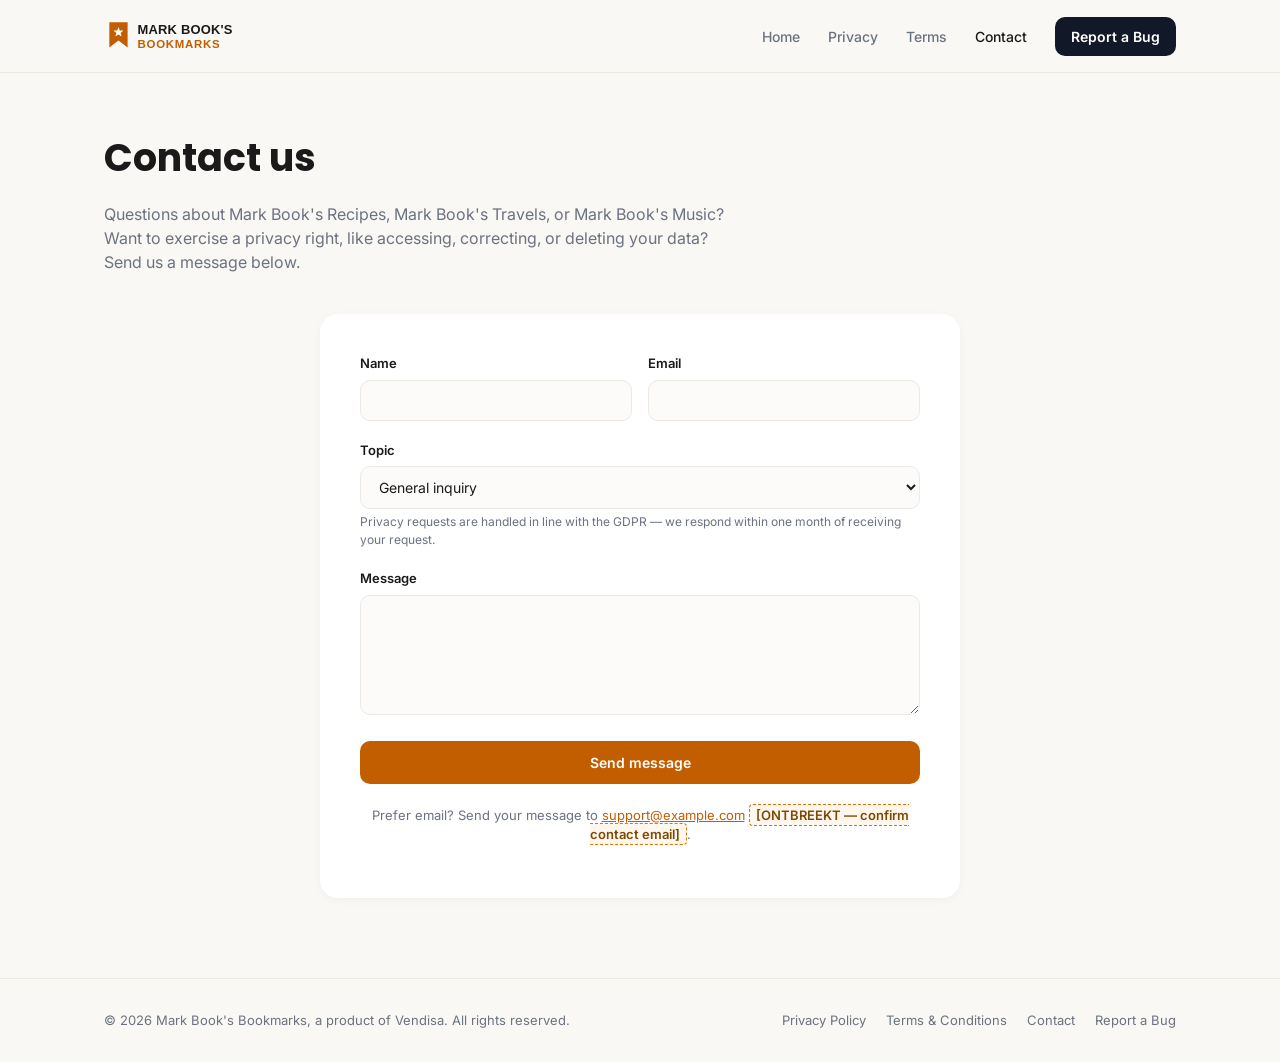
==== contact.html @ ede2ec51 "First push" ====
<!DOCTYPE html>
<html lang="en">
<head>
  <meta charset="UTF-8" />
  <meta name="viewport" content="width=device-width, initial-scale=1.0" />
  <title>Contact — Mark Book's Bookmarks</title>
  <meta name="description" content="Contact Mark Book's Bookmarks — general questions, partnership inquiries, or privacy requests." />
  <link rel="icon" href="assets/icons/favicon.svg" type="image/svg+xml" />
  <link rel="preconnect" href="https://fonts.googleapis.com" />
  <link rel="preconnect" href="https://fonts.gstatic.com" crossorigin />
  <link href="https://fonts.googleapis.com/css2?family=Inter:wght@400;500;600;700&family=Poppins:wght@600;700&display=swap" rel="stylesheet" />
  <link rel="stylesheet" href="css/style.css" />
</head>
<body>

  <header class="site-header">
    <div class="container">
      <a href="index.html" class="brand">
        <img src="assets/logo/logo.svg" alt="Mark Book's Bookmarks" class="brand-logo" />
      </a>
      <button class="nav-toggle" aria-label="Toggle navigation" aria-expanded="false">
        <span></span><span></span><span></span>
      </button>
      <nav class="main-nav">
        <a href="index.html">Home</a>
        <a href="privacy.html">Privacy</a>
        <a href="terms.html">Terms</a>
        <a href="contact.html" class="active">Contact</a>
        <a href="report-bug.html" class="nav-cta">Report a Bug</a>
      </nav>
    </div>
  </header>

  <main>
    <section class="page-hero">
      <div class="container">
        <h1>Contact us</h1>
        <p>
          Questions about Mark Book's Recipes, Mark Book's Travels, or Mark Book's Music?
          Want to exercise a privacy right, like accessing, correcting, or deleting your data?
          Send us a message below.
        </p>
      </div>
    </section>

    <section class="container">
      <form id="contact-form" class="form-card" novalidate>

        <div class="form-row">
          <div class="form-field">
            <label for="name">Name</label>
            <input type="text" id="name" name="name" required />
          </div>
          <div class="form-field">
            <label for="email">Email</label>
            <input type="email" id="email" name="email" required />
          </div>
        </div>

        <div class="form-field">
          <label for="topic">Topic</label>
          <select id="topic" name="topic">
            <option value="General inquiry">General inquiry</option>
            <option value="Privacy request">Privacy request (access, correction, or deletion of my data)</option>
            <option value="Partnership / other">Partnership / other</option>
          </select>
          <p class="hint">
            Privacy requests are handled in line with the GDPR — we respond within one month of receiving your request.
          </p>
        </div>

        <div class="form-field">
          <label for="message">Message</label>
          <textarea id="message" name="message" required></textarea>
        </div>

        <button type="submit" class="btn btn-accent btn-block">Send message</button>

        <div id="form-status" class="form-status" role="status"></div>

        <p class="fallback-note">
          Prefer email? Send your message to
          <a href="mailto:support@example.com">support@example.com</a>
          <span class="placeholder">[ONTBREEKT — confirm contact email]</span>.
        </p>
      </form>
    </section>
  </main>

  <footer class="site-footer">
    <div class="container">
      <div class="footer-copy">© <span data-current-year></span> Mark Book's Bookmarks, a product of Vendisa. All rights reserved.</div>
      <div class="footer-links">
        <a href="privacy.html">Privacy Policy</a>
        <a href="terms.html">Terms &amp; Conditions</a>
        <a href="contact.html">Contact</a>
        <a href="report-bug.html">Report a Bug</a>
      </div>
    </div>
  </footer>

  <div id="cookie-consent-banner" class="cookie-banner" hidden>
    <div class="container cookie-banner-inner">
      <p>We use Google Analytics to understand how visitors use this site. See our <a href="privacy.html">Privacy Policy</a>.</p>
      <div class="cookie-banner-actions">
        <button type="button" class="btn btn-secondary" data-consent-decline>Decline</button>
        <button type="button" class="btn btn-primary" data-consent-accept>Accept</button>
      </div>
    </div>
  </div>

  <script src="js/config.js"></script>
  <script src="js/main.js"></script>
  <script src="js/analytics.js"></script>
  <script src="js/contact-form.js"></script>
</body>
</html>
---- css/style.css ----
/* ==========================================================================
   Mark Book's Bookmarks — shared stylesheet
   ========================================================================== */

:root {
  /* Colors */
  --bg: #FAF8F5;
  --card-bg: #FFFFFF;
  --text-primary: #1A1A1A;
  --text-secondary: #6B7280;
  --accent: #C25E00;
  --accent-alt: #D97706;
  --button-dark: #111827;
  --button-dark-hover: #1F2937;
  --button-secondary-bg: #F3F4F6;
  --border-subtle: #EDE9E3;

  /* Elevation */
  --shadow-card: 0 2px 8px rgba(0, 0, 0, 0.04);
  --shadow-card-hover: 0 8px 24px rgba(0, 0, 0, 0.08);

  /* Radius */
  --radius-card: 18px;
  --radius-control: 10px;

  /* Type */
  --font-display: "Poppins", "Segoe UI", system-ui, sans-serif;
  --font-body: "Inter", "Segoe UI", system-ui, sans-serif;
}

* {
  box-sizing: border-box;
}

html {
  scroll-behavior: smooth;
}

body {
  margin: 0;
  background: var(--bg);
  color: var(--text-primary);
  font-family: var(--font-body);
  font-size: 16px;
  line-height: 1.5;
  -webkit-font-smoothing: antialiased;
}

img {
  max-width: 100%;
  display: block;
}

a {
  color: var(--accent);
  text-decoration: underline;
}

a:hover {
  color: var(--accent-alt);
}

.container {
  max-width: 1120px;
  margin: 0 auto;
  padding: 0 24px;
}

/* ------------------------------ Header ------------------------------ */

.site-header {
  position: sticky;
  top: 0;
  z-index: 50;
  background: rgba(250, 248, 245, 0.92);
  backdrop-filter: blur(6px);
  border-bottom: 1px solid var(--border-subtle);
}

.site-header .container {
  display: flex;
  align-items: center;
  justify-content: space-between;
  height: 72px;
}

.brand {
  display: flex;
  align-items: center;
  gap: 10px;
  text-decoration: none;
  font-family: var(--font-display);
  font-weight: 700;
  font-size: 18px;
  color: var(--text-primary);
}

.brand:hover {
  color: var(--text-primary);
}

.brand-logo {
  height: 38px;
  width: auto;
  display: block;
}

.main-nav {
  display: flex;
  align-items: center;
  gap: 28px;
}

.main-nav a {
  color: var(--text-secondary);
  text-decoration: none;
  font-size: 14px;
  font-weight: 500;
}

.main-nav a:hover,
.main-nav a.active {
  color: var(--text-primary);
}

.nav-cta {
  background: var(--button-dark);
  color: #fff !important;
  padding: 9px 16px;
  border-radius: var(--radius-control);
  font-weight: 600 !important;
}

.nav-cta:hover {
  background: var(--button-dark-hover);
}

.nav-toggle {
  display: none;
  background: none;
  border: none;
  cursor: pointer;
  padding: 8px;
}

.nav-toggle span {
  display: block;
  width: 22px;
  height: 2px;
  background: var(--text-primary);
  margin: 5px 0;
}

/* ------------------------------ Hero ------------------------------ */

.hero {
  padding: 72px 0 48px;
  text-align: center;
}

.eyebrow {
  display: inline-block;
  text-transform: uppercase;
  letter-spacing: 0.08em;
  font-size: 11px;
  font-weight: 600;
  color: var(--accent);
  margin-bottom: 14px;
}

.hero h1 {
  font-family: var(--font-display);
  font-size: clamp(32px, 5vw, 48px);
  font-weight: 700;
  line-height: 1.15;
  margin: 0 0 18px;
}

.hero p.lead {
  max-width: 620px;
  margin: 0 auto;
  color: var(--text-secondary);
  font-size: 17px;
}

/* ------------------------------ Buttons ------------------------------ */

.btn {
  display: inline-flex;
  align-items: center;
  justify-content: center;
  gap: 8px;
  padding: 12px 22px;
  border-radius: var(--radius-control);
  font-weight: 600;
  font-size: 14px;
  text-decoration: none;
  border: 1px solid transparent;
  cursor: pointer;
  font-family: var(--font-body);
}

.btn-primary {
  background: var(--button-dark);
  color: #fff;
}

.btn-primary:hover {
  background: var(--button-dark-hover);
  color: #fff;
}

.btn-accent {
  background: var(--accent);
  color: #fff;
}

.btn-accent:hover {
  background: var(--accent-alt);
  color: #fff;
}

.btn-secondary {
  background: var(--button-secondary-bg);
  color: var(--text-primary);
}

.btn-secondary:hover {
  background: #E5E7EB;
  color: var(--text-primary);
}

.btn-block {
  width: 100%;
}

/* ------------------------------ App cards ------------------------------ */

.app-grid {
  display: grid;
  grid-template-columns: repeat(3, 1fr);
  gap: 24px;
  padding: 24px 0 80px;
}

@media (max-width: 860px) {
  .app-grid {
    grid-template-columns: 1fr;
  }
}

.app-card {
  background: var(--card-bg);
  border-radius: var(--radius-card);
  box-shadow: var(--shadow-card);
  padding: 28px;
  transition: box-shadow 0.2s ease, transform 0.2s ease;
}

.app-card:hover {
  box-shadow: var(--shadow-card-hover);
  transform: translateY(-2px);
}

.app-card .icon-badge {
  width: 48px;
  height: 48px;
  border-radius: 14px;
  display: flex;
  align-items: center;
  justify-content: center;
  font-size: 22px;
  margin-bottom: 18px;
}

.app-card.recipes .icon-badge { background: #FCEBDD; }
.app-card.travels .icon-badge { background: #FDF0D5; }
.app-card.music .icon-badge   { background: #F5E9DD; }

.app-card .label {
  text-transform: uppercase;
  font-size: 10px;
  font-weight: 600;
  letter-spacing: 0.06em;
  color: var(--accent);
  margin-bottom: 8px;
}

.app-card h3 {
  font-family: var(--font-display);
  font-size: 19px;
  font-weight: 700;
  margin: 0 0 10px;
  line-height: 1.2;
}

.app-card p {
  color: var(--text-secondary);
  font-size: 14px;
  margin: 0 0 18px;
}

.app-card .app-links {
  display: flex;
  gap: 10px;
  flex-wrap: wrap;
}

.app-card .app-links a {
  font-size: 13px;
  text-decoration: none;
  color: var(--text-secondary);
  border: 1px solid var(--border-subtle);
  padding: 6px 12px;
  border-radius: 8px;
}

.app-card .app-links a:hover {
  border-color: var(--accent);
  color: var(--accent);
}

/* ------------------------------ Generic sections ------------------------------ */

.section {
  padding: 56px 0;
}

.section-title {
  font-family: var(--font-display);
  font-size: 26px;
  font-weight: 700;
  margin: 0 0 8px;
}

.section-subtitle {
  color: var(--text-secondary);
  margin: 0 0 32px;
  max-width: 640px;
}

.page-hero {
  padding: 56px 0 24px;
}

.page-hero h1 {
  font-family: var(--font-display);
  font-size: clamp(28px, 4vw, 38px);
  font-weight: 700;
  margin: 0 0 10px;
}

.page-hero p {
  color: var(--text-secondary);
  max-width: 640px;
}

.updated-note {
  font-size: 13px;
  color: var(--text-secondary);
}

/* ------------------------------ Legal content ------------------------------ */

.legal-card {
  background: var(--card-bg);
  border-radius: var(--radius-card);
  box-shadow: var(--shadow-card);
  padding: 40px;
  margin-bottom: 80px;
}

@media (max-width: 640px) {
  .legal-card {
    padding: 24px;
  }
}

.legal-card h2 {
  font-family: var(--font-display);
  font-size: 18px;
  margin: 32px 0 10px;
}

.legal-card h2:first-of-type {
  margin-top: 0;
}

.legal-card p,
.legal-card li {
  color: var(--text-secondary);
  font-size: 15px;
}

.legal-card ul {
  padding-left: 20px;
}

.placeholder {
  background: #FFF7ED;
  border: 1px dashed var(--accent-alt);
  color: #7C4A03;
  padding: 2px 6px;
  border-radius: 4px;
  font-size: 13px;
  font-weight: 600;
}

/* ------------------------------ Forms ------------------------------ */

.form-card {
  background: var(--card-bg);
  border-radius: var(--radius-card);
  box-shadow: var(--shadow-card);
  padding: 40px;
  max-width: 640px;
  margin: 0 auto 80px;
}

@media (max-width: 640px) {
  .form-card {
    padding: 24px;
  }
}

.form-field {
  margin-bottom: 20px;
}

.form-field label {
  display: block;
  font-size: 13px;
  font-weight: 600;
  margin-bottom: 6px;
}

.form-field .hint {
  font-size: 12px;
  color: var(--text-secondary);
  margin-top: 4px;
}

.form-field input,
.form-field select,
.form-field textarea {
  width: 100%;
  padding: 11px 14px;
  border-radius: var(--radius-control);
  border: 1px solid var(--border-subtle);
  background: #FCFBF9;
  font-family: var(--font-body);
  font-size: 14px;
  color: var(--text-primary);
}

.form-field input:focus,
.form-field select:focus,
.form-field textarea:focus {
  outline: none;
  border-color: var(--accent);
  box-shadow: 0 0 0 3px rgba(194, 94, 0, 0.12);
}

.form-field textarea {
  min-height: 120px;
  resize: vertical;
}

.form-row {
  display: grid;
  grid-template-columns: 1fr 1fr;
  gap: 16px;
}

@media (max-width: 480px) {
  .form-row {
    grid-template-columns: 1fr;
  }
}

.form-status {
  margin-top: 18px;
  padding: 12px 14px;
  border-radius: var(--radius-control);
  font-size: 14px;
  display: none;
}

.form-status.success {
  display: block;
  background: #ECFDF5;
  color: #065F46;
  border: 1px solid #A7F3D0;
}

.form-status.error {
  display: block;
  background: #FEF2F2;
  color: #991B1B;
  border: 1px solid #FECACA;
}

.fallback-note {
  margin-top: 22px;
  font-size: 13px;
  color: var(--text-secondary);
  text-align: center;
}

/* ------------------------------ Footer ------------------------------ */

.site-footer {
  border-top: 1px solid var(--border-subtle);
  padding: 32px 0;
}

.site-footer .container {
  display: flex;
  flex-wrap: wrap;
  align-items: center;
  justify-content: space-between;
  gap: 16px;
}

.footer-links {
  display: flex;
  gap: 20px;
  flex-wrap: wrap;
}

.footer-links a {
  font-size: 13px;
  color: var(--text-secondary);
  text-decoration: none;
}

.footer-links a:hover {
  color: var(--accent);
}

.footer-copy {
  font-size: 13px;
  color: var(--text-secondary);
}

/* ------------------------------ Responsive nav ------------------------------ */

@media (max-width: 720px) {
  .nav-toggle {
    display: block;
  }

  .main-nav {
    position: fixed;
    top: 72px;
    left: 0;
    right: 0;
    background: var(--bg);
    border-bottom: 1px solid var(--border-subtle);
    flex-direction: column;
    align-items: flex-start;
    gap: 4px;
    padding: 16px 24px 24px;
    transform: translateY(-8px);
    opacity: 0;
    pointer-events: none;
    transition: opacity 0.15s ease, transform 0.15s ease;
  }

  .main-nav.open {
    opacity: 1;
    transform: translateY(0);
    pointer-events: auto;
  }

  .main-nav a {
    padding: 10px 0;
    width: 100%;
  }

  .nav-cta {
    margin-top: 8px;
  }
}

/* ------------------------------ Cookie consent banner ------------------------------ */

.cookie-banner {
  position: fixed;
  left: 0;
  right: 0;
  bottom: 0;
  z-index: 100;
  background: var(--card-bg);
  border-top: 1px solid var(--border-subtle);
  box-shadow: 0 -8px 24px rgba(0, 0, 0, 0.08);
  padding: 18px 0;
}

.cookie-banner-inner {
  display: flex;
  align-items: center;
  justify-content: space-between;
  gap: 20px;
  flex-wrap: wrap;
}

.cookie-banner-inner p {
  margin: 0;
  font-size: 13px;
  color: var(--text-secondary);
  max-width: 640px;
}

.cookie-banner-actions {
  display: flex;
  gap: 10px;
  flex-shrink: 0;
}

.cookie-banner-actions .btn {
  padding: 9px 16px;
}
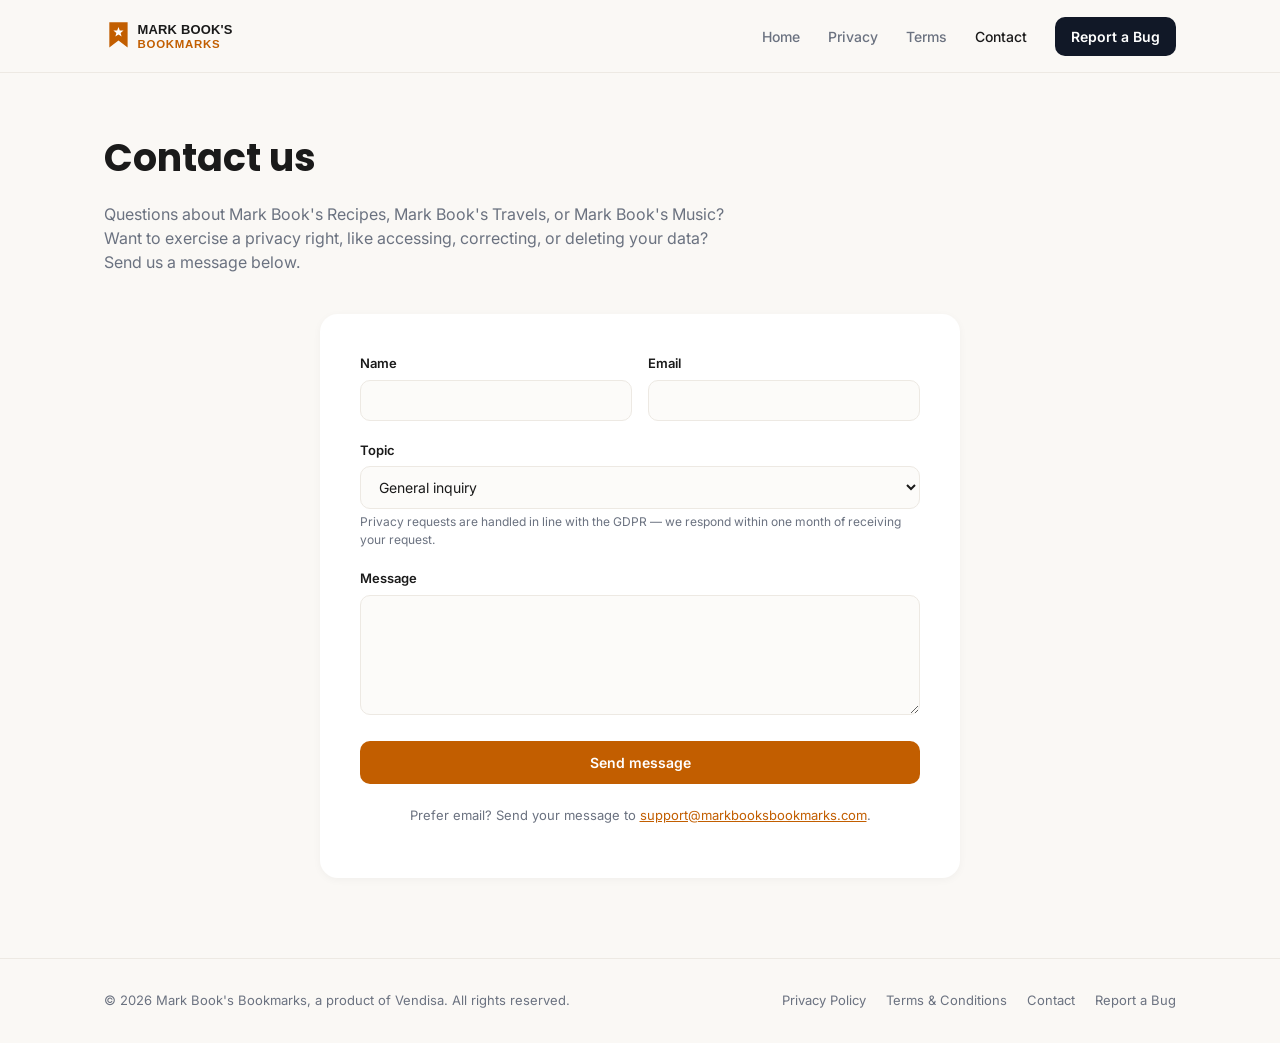
==== commit 5d2cf1dc: "Update" ====
--- a/contact.html
+++ b/contact.html
@@ -80,8 +80,7 @@
 
         <p class="fallback-note">
           Prefer email? Send your message to
-          <a href="mailto:support@example.com">support@example.com</a>
-          <span class="placeholder">[ONTBREEKT — confirm contact email]</span>.
+          <a href="mailto:support@markbooksbookmarks.com">support@markbooksbookmarks.com</a>.
         </p>
       </form>
     </section>
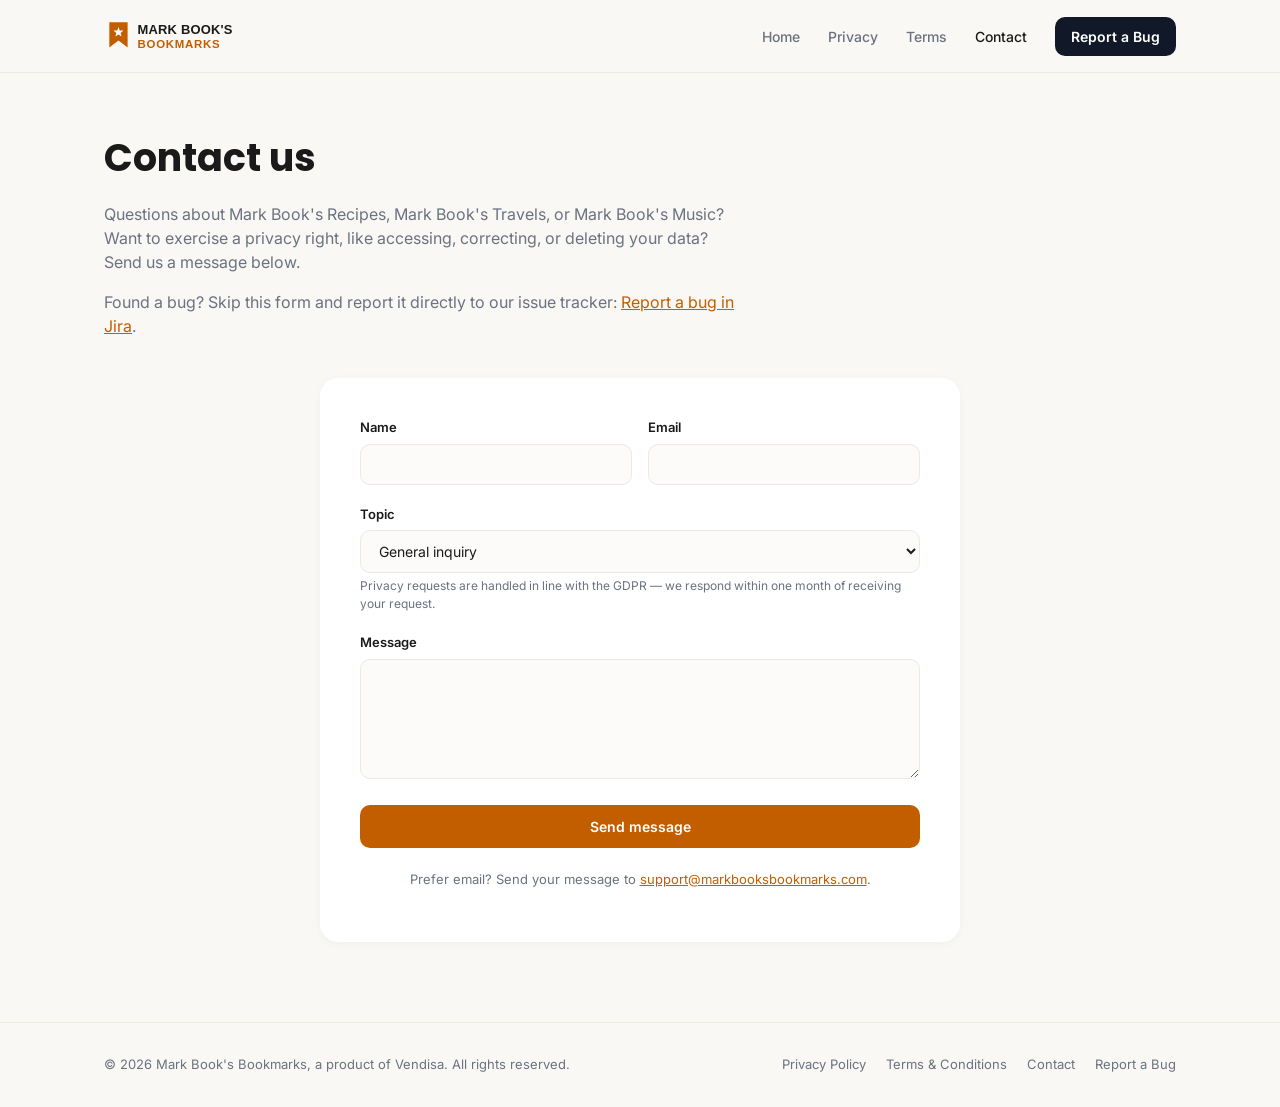
==== commit f958d82b: "URL aangepast" ====
--- a/contact.html
+++ b/contact.html
@@ -39,6 +39,10 @@
           Questions about Mark Book's Recipes, Mark Book's Travels, or Mark Book's Music?
           Want to exercise a privacy right, like accessing, correcting, or deleting your data?
           Send us a message below.
+        </p>
+        <p>
+          Found a bug? Skip this form and report it directly to our issue tracker:
+          <a href="https://vendisa.atlassian.net/jira/software/projects/MBR/form/1" target="_blank" rel="noopener noreferrer">Report a bug in Jira</a>.
         </p>
       </div>
     </section>
